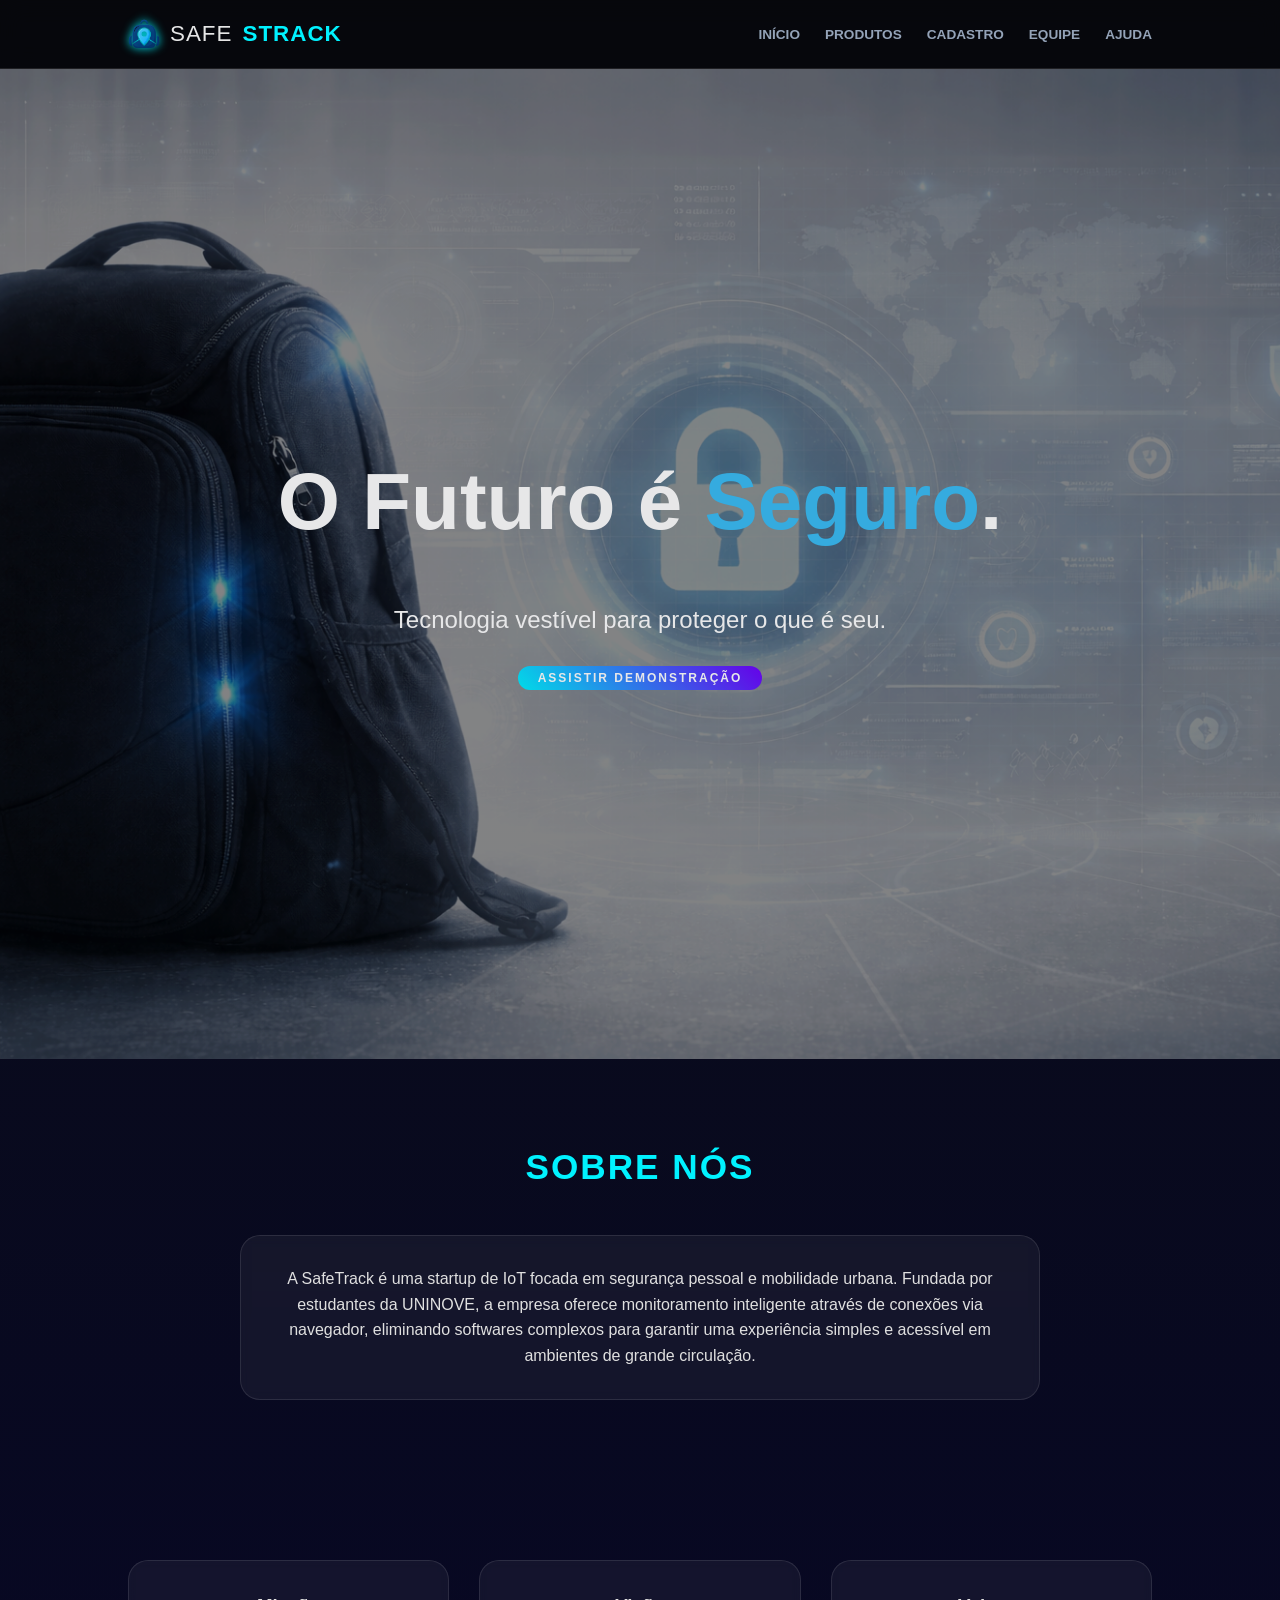
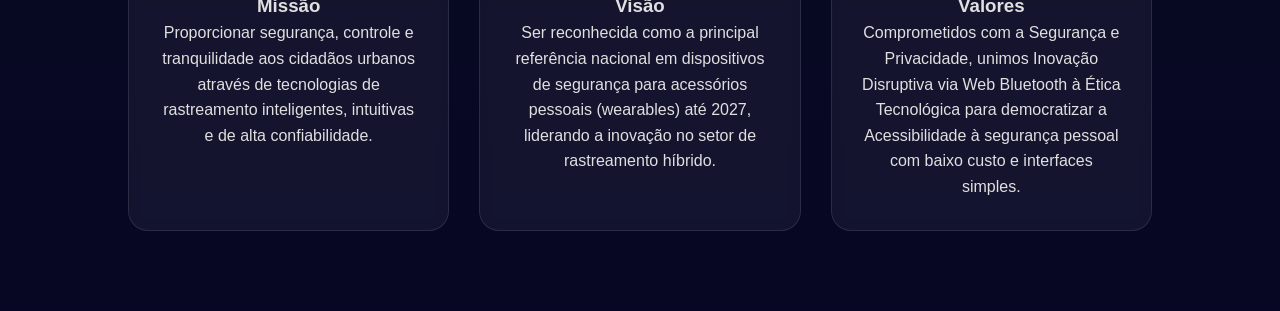
==== index.html @ 1165ff60 "nome do site" ====
<!DOCTYPE html>
<html lang="pt-br">
<head>
    <meta charset="UTF-8">
    <title>SafeBag Tech | Inovação em Segurança</title>
    <link rel="stylesheet" href="index.css">
    <link rel="stylesheet" href="style.css">
</head>
<body>
   <!-- mudei a logo pra link e coloquei a imagem certa tbm. 🌙 -->
    <nav>
        <a href="index.html" class="logo">
        <div class="logo">
            <img class="logo-icon" width="35" height="35" src="imagens/bolsa sem fundo.png">
            <span>SAFE</span>STRACK
        </div>
        </a>
        <ul>
            <li><a href="index.html">Início</a></li>
            <li><a href="produtos.html">Produtos</a></li>
            <li><a href="cadastro.html">Cadastro</a></li>
            <li><a href="equipe.html">Equipe</a></li>
            <li><a href="ajuda.html">Ajuda</a></li>
        </ul>
    </nav>


    <header class="hero-section">
        <div class="hero-content">
            <h1 class="hero-title">O Futuro é <span class="highlight">Seguro</span>.</h1>
            <p class="hero-subtitle">Tecnologia vestível para proteger o que é seu.</p>

            <div style="text-align: center; z-index: 2;">
                
                <button class="btn" onclick="toggleVideo()">ASSISTIR DEMONSTRAÇÃO</button>
            
                <div id="video-container" style="display:none; margin-top: 30px; width: 100%; max-width: 600px;">
                    <div style="background: #111; padding: 40px; border: 1px dashed #333; color: #555;">
                        VÍDEO SERÁ CARREGADO AQUI
                    </div>
                </div>
            </div>
        </div>
    </header>

    <section id="historia">
        <h2> Sobre Nós </h2>
        <div class="glass-card" style="max-width: 800px; margin: 0 auto;">
            <p> A SafeTrack é uma startup de IoT focada em segurança pessoal e mobilidade urbana. Fundada por estudantes da UNINOVE, 
                a empresa oferece monitoramento inteligente através de conexões via navegador, eliminando softwares complexos para 
                garantir uma experiência simples e acessível em ambientes de grande circulação. </p>
        </div>
    </section>

    <section id="mvv">
        <div style="display: grid; grid-template-columns: repeat(auto-fit, minmax(250px, 1fr)); gap: 30px;">
            <div class="glass-card">
                <h3>Missão</h3>
                <p>Proporcionar segurança, controle e tranquilidade aos cidadãos urbanos através de tecnologias de rastreamento inteligentes,
                   intuitivas e de alta confiabilidade.</p>
            </div>
            <div class="glass-card">
                <h3>Visão</h3>
                <p>Ser reconhecida como a principal referência nacional em dispositivos de segurança para acessórios pessoais (wearables) 
                   até 2027, liderando a inovação no setor de rastreamento híbrido.</p>
            </div>
            <div class="glass-card">
                <h3>Valores</h3>
                <p>Comprometidos com a Segurança e Privacidade, unimos Inovação Disruptiva via Web Bluetooth à Ética Tecnológica
                   para democratizar a Acessibilidade à segurança pessoal com baixo custo e interfaces simples.</p>
            </div>
        </div>
    </section>

    <script src="script.js"></script>

</body>
</html>
---- index.css ----
.hero-section {
    height: 110vh;
    max-width: 100;
    display: flex;
    align-items: center;
    justify-content: center;
    text-align: center;
    background: url(/imagens/fundo1.png) no-repeat;
    background-size: cover;
    opacity: 0.9;
    padding: 0 20px;
}


.hero-title {
    font-family: 'Montserrat', sans-serif;
    font-weight: 700;
    font-size: 5rem;
    margin-bottom: 10px;
    color: #ffffff;
}


.highlight {
    color: #3abdf5;
}

.hero-content {
    display: flex;
    flex-direction: column;
    align-items: center;
}

.hero-subtitle {
    font-family: 'Open Sans', sans-serif;
    font-size: 1.5rem;
    color: #ffffff;
    margin: 25px auto; 
    max-width: 600px;
    line-height: 1.6;
    opacity: 10;
    
}






/* BOTOES ANIMADOS */
.btn-tech {
  padding: 12px 28px; border-radius: 50px; border: 1px solid var(--neon-blue);
  background: transparent; color: var(--neon-blue); font-weight: 600;
  cursor: pointer; transition: 0.4s; position: relative; overflow: hidden;
}
.btn-tech:hover {
  background: var(--neon-blue); color: var(--bg-dark);
  box-shadow: 0 0 20px var(--neon-blue); transform: scale(1.05);
}
---- style.css ----
/* =========================================
   CONFIGURAÇÕES GLOBAIS E VARIÁVEIS
   ========================================= */
:root {
    --primary: #00f2ff;
    --secondary: #7000ff;
    --bg: #05070a;
    --card: rgba(255, 255, 255, 0.05); 
    --border: rgba(255, 255, 255, 0.1);
    --text-muted: #94a3b8;
}

* { 
    margin: 0; 
    padding: 0; 
    box-sizing: border-box; 
    font-family: 'Inter', sans-serif, system-ui; 
}



body { 
    background-image: linear-gradient(#0b0e14, rgb(7, 7, 37));
    line-height: 1.6; 
    overflow-x: hidden; 
    color: #e0e0e0;
    text-align: center;
}

/* =========================================
   NAVEGAÇÃO (STICKY + BLUR + LOGO)
   ========================================= */



nav {
    display: flex; 
    justify-content: space-between; 
    align-items: center;
    padding: 1rem 10%; 
    background: rgba(5, 7, 10, 0.85);
    backdrop-filter: blur(12px); 
    -webkit-backdrop-filter: blur(12px);
    position: sticky; 
    top: 0; 
    z-index: 1000;
    border-bottom: 1px solid var(--border);
}

/* Container da Logo */
.logo { 
    display: flex;
    align-items: center;
    gap: 12px;
    font-size: 1.4rem; 
    font-weight: 800; 
    color: var(--primary); /* "BAG" herdará essa cor */
    text-transform: uppercase; 
    letter-spacing: 1px;
    transition: 0.3s ease;
    cursor: pointer;
    text-decoration: none;
}

.logo-icon {
    width: 32px;
    height: 32px;
    filter: drop-shadow(0 0 8px var(--primary));
    transition: 0.4s cubic-bezier(0.175, 0.885, 0.32, 1.275);
}

/* Animação ao passar o mouse na logo */
.logo:hover {
    transform: scale(1.03);
}

.logo:hover .logo-icon {
    transform: rotate(-10deg);
    filter: drop-shadow(0 0 15px var(--primary));
}

.logo span { 
    color: white; 
    opacity: 0.9; 
    font-weight: 300; /* SAFE (mais fino) */
}

/* Menu de Links */
nav ul { display: flex; list-style: none; gap: 25px; }

nav ul a { 
    color: var(--text-muted); 
    text-decoration: none; 
    font-size: 0.8rem; 
    font-weight: 600;
    text-transform: uppercase;
    transition: 0.3s; 
    position: relative;
    padding: 5px 0;
}

/* Linha animada que surge embaixo do link */
nav ul a::after {
    content: '';
    position: absolute;
    width: 0;
    height: 2px;
    bottom: 0;
    left: 0;
    background-color: var(--primary);
    box-shadow: 0 0 10px var(--primary);
    transition: 0.3s ease;
}

nav ul a:hover::after {
    width: 100%;
}

nav ul a:hover { 
    color: var(--primary); 
    text-shadow: 0 0 8px rgba(0, 242, 255, 0.5); 
}

/* =========================================
   BOTÕES TÉCNICOS
   ========================================= */
.btn {
    padding: 12px 25px; 
    border-radius: 50px; 
    border: none;
    background: linear-gradient(45deg, var(--primary), var(--secondary));
    color: white; 
    font-weight: 800; 
    font-size: 0.75rem;
    text-transform: uppercase;
    letter-spacing: 1px;
    cursor: pointer; 
    transition: 0.3s;
}

.btn:hover { 
    box-shadow: 0 0 20px var(--primary); 
    transform: scale(1.05); 
}


/* =========================================
   FOOTER
   ========================================= */
footer {
    text-align: center;
    padding: 40px;
    border-top: 1px solid var(--border);
    color: var(--text-muted);
    font-size: 0.8rem;
}


/* modificação essa parte é o segundo CSS depois apagar coisas que não fazem sentido*/


.btn-acao {
    background: #00d2d3; color: #0b0e14; border: none;
    padding: 12px; width: 30%; border-radius: 100px;
    font-weight: 800; cursor: pointer;

}

/* =========================================
   NAVEGAÇÃO (CORREÇÃO DE ALINHAMENTO)
   ========================================= */
nav {
    display: flex; 
    justify-content: space-between; 
    align-items: center;
    padding: 1rem 10%; 
    background: rgba(5, 7, 10, 0.9);
    backdrop-filter: blur(12px); 
    position: sticky; 
    top: 0; 
    z-index: 1000;
    border-bottom: 1px solid var(--border);
}

.logo { 
    display: flex;
    align-items: center; /* Centraliza verticalmente ícone e texto */
    gap: 10px;
    font-size: 1.4rem; 
    font-weight: 800; 
    color: var(--primary); 
    text-transform: uppercase; 
    letter-spacing: 1px;
    cursor: pointer;
}

.logo-icon {
    display: block; /* Garante que o SVG se comporte como bloco no flex */
    filter: drop-shadow(0 0 5px var(--primary));
}

.logo span { 
    color: white; 
    font-weight: 300; 
}

nav ul { 
    display: flex; 
    list-style: none; 
    gap: 25px; 
}

nav ul a { 
    color: var(--text-muted); 
    text-decoration: none; 
    font-size: 0.85rem; 
    font-weight: 600;
    text-transform: uppercase;
    transition: 0.3s; 
    position: relative;
}

nav ul a:hover { 
    color: var(--primary); 
}

/* =========================================
   SEÇÕES E COMPONENTES
   ========================================= */
section { 
    padding: 80px 10%; 
}

h2 { 
    font-size: 2.2rem; 
    margin-bottom: 40px; 
    text-align: center; 
    color: var(--primary); 
    text-transform: uppercase;
    letter-spacing: 2px;
}

.glass-card {
    background: var(--card); 
    border: 1px solid var(--border);
    border-radius: 20px; 
    padding: 30px; 
    backdrop-filter: blur(5px);
    transition: 0.4s ease;
}

.glass-card:hover { 
    border-color: var(--primary); 
    transform: translateY(-5px); 
    box-shadow: 0 10px 30px rgba(0, 242, 255, 0.1);
}

.btn {
    padding: 5px 20px; 
    border-radius: 50px; 
    border: none;
    background: linear-gradient(45deg, var(--primary), var(--secondary));
    color: white; 
    font-weight: 800; 
    text-transform: uppercase;
    letter-spacing: 2px;
    cursor: pointer; 
    transition: 0.5s;
}

.btn:hover { 
    box-shadow: 0 0 20px rgba(0, 242, 255, 0.4); 
    transform: scale(1.05); 
}
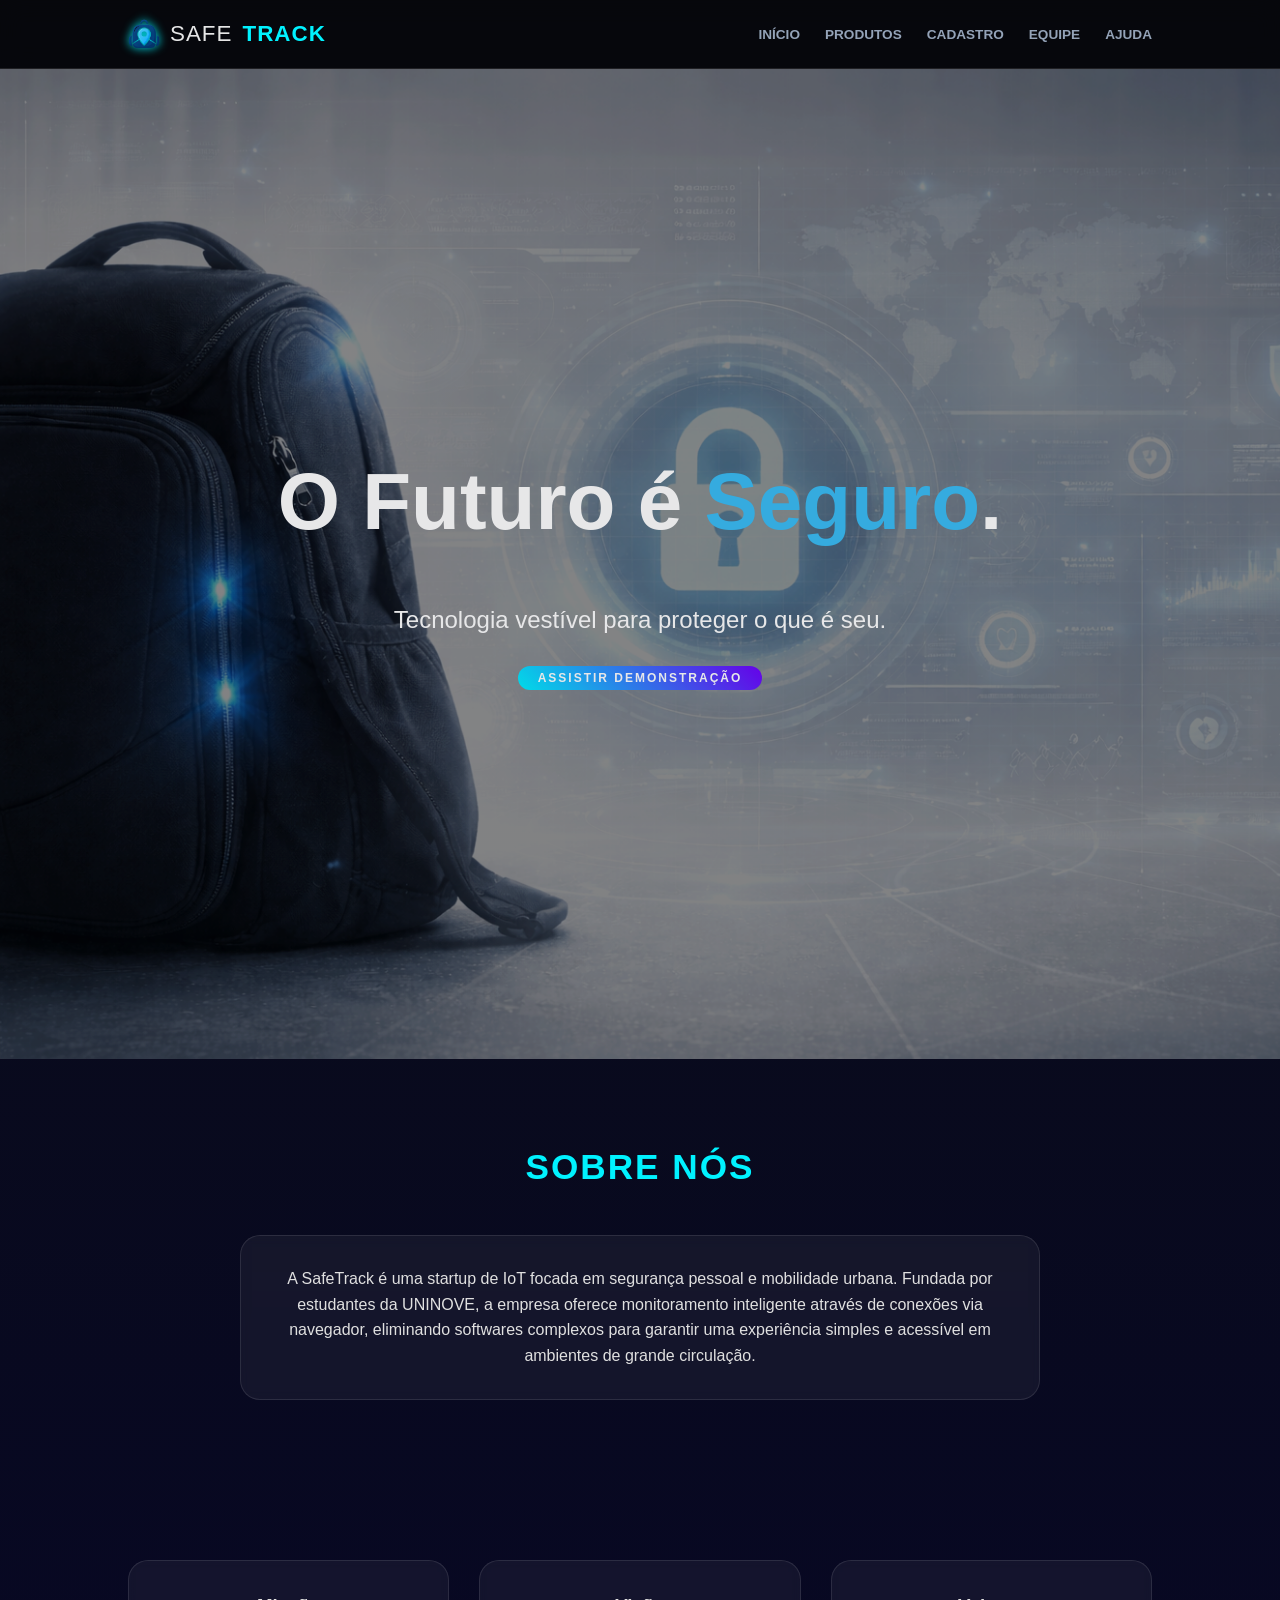
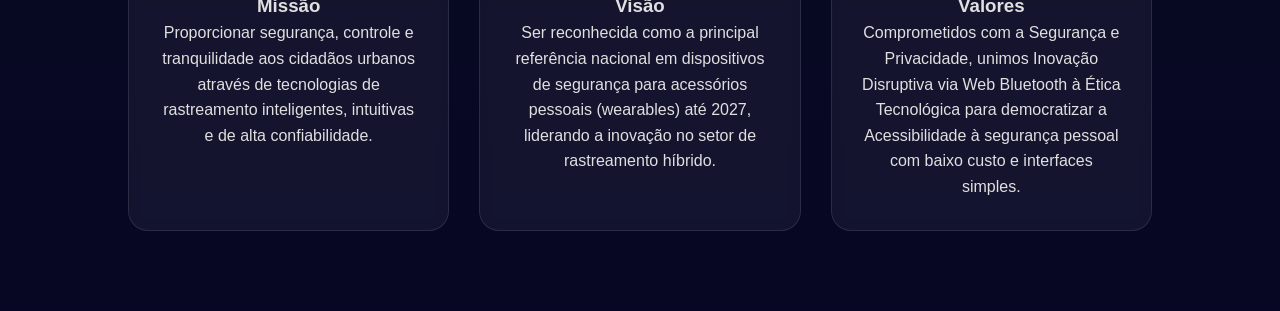
==== commit 57c57673: "nome safe track" ====
--- a/index.html
+++ b/index.html
@@ -2,7 +2,7 @@
 <html lang="pt-br">
 <head>
     <meta charset="UTF-8">
-    <title>SafeBag Tech | Inovação em Segurança</title>
+    <title>SafeTrack Tech | Inovação em Segurança</title>
     <link rel="stylesheet" href="index.css">
     <link rel="stylesheet" href="style.css">
 </head>
@@ -12,7 +12,7 @@
         <a href="index.html" class="logo">
         <div class="logo">
             <img class="logo-icon" width="35" height="35" src="imagens/bolsa sem fundo.png">
-            <span>SAFE</span>STRACK
+            <span>SAFE</span>TRACK
         </div>
         </a>
         <ul>
--- a/style.css
+++ b/style.css
@@ -54,7 +54,7 @@
     gap: 12px;
     font-size: 1.4rem; 
     font-weight: 800; 
-    color: var(--primary); /* "BAG" herdará essa cor */
+    color: var(--primary); /* "TRACK" herdará essa cor */
     text-transform: uppercase; 
     letter-spacing: 1px;
     transition: 0.3s ease;
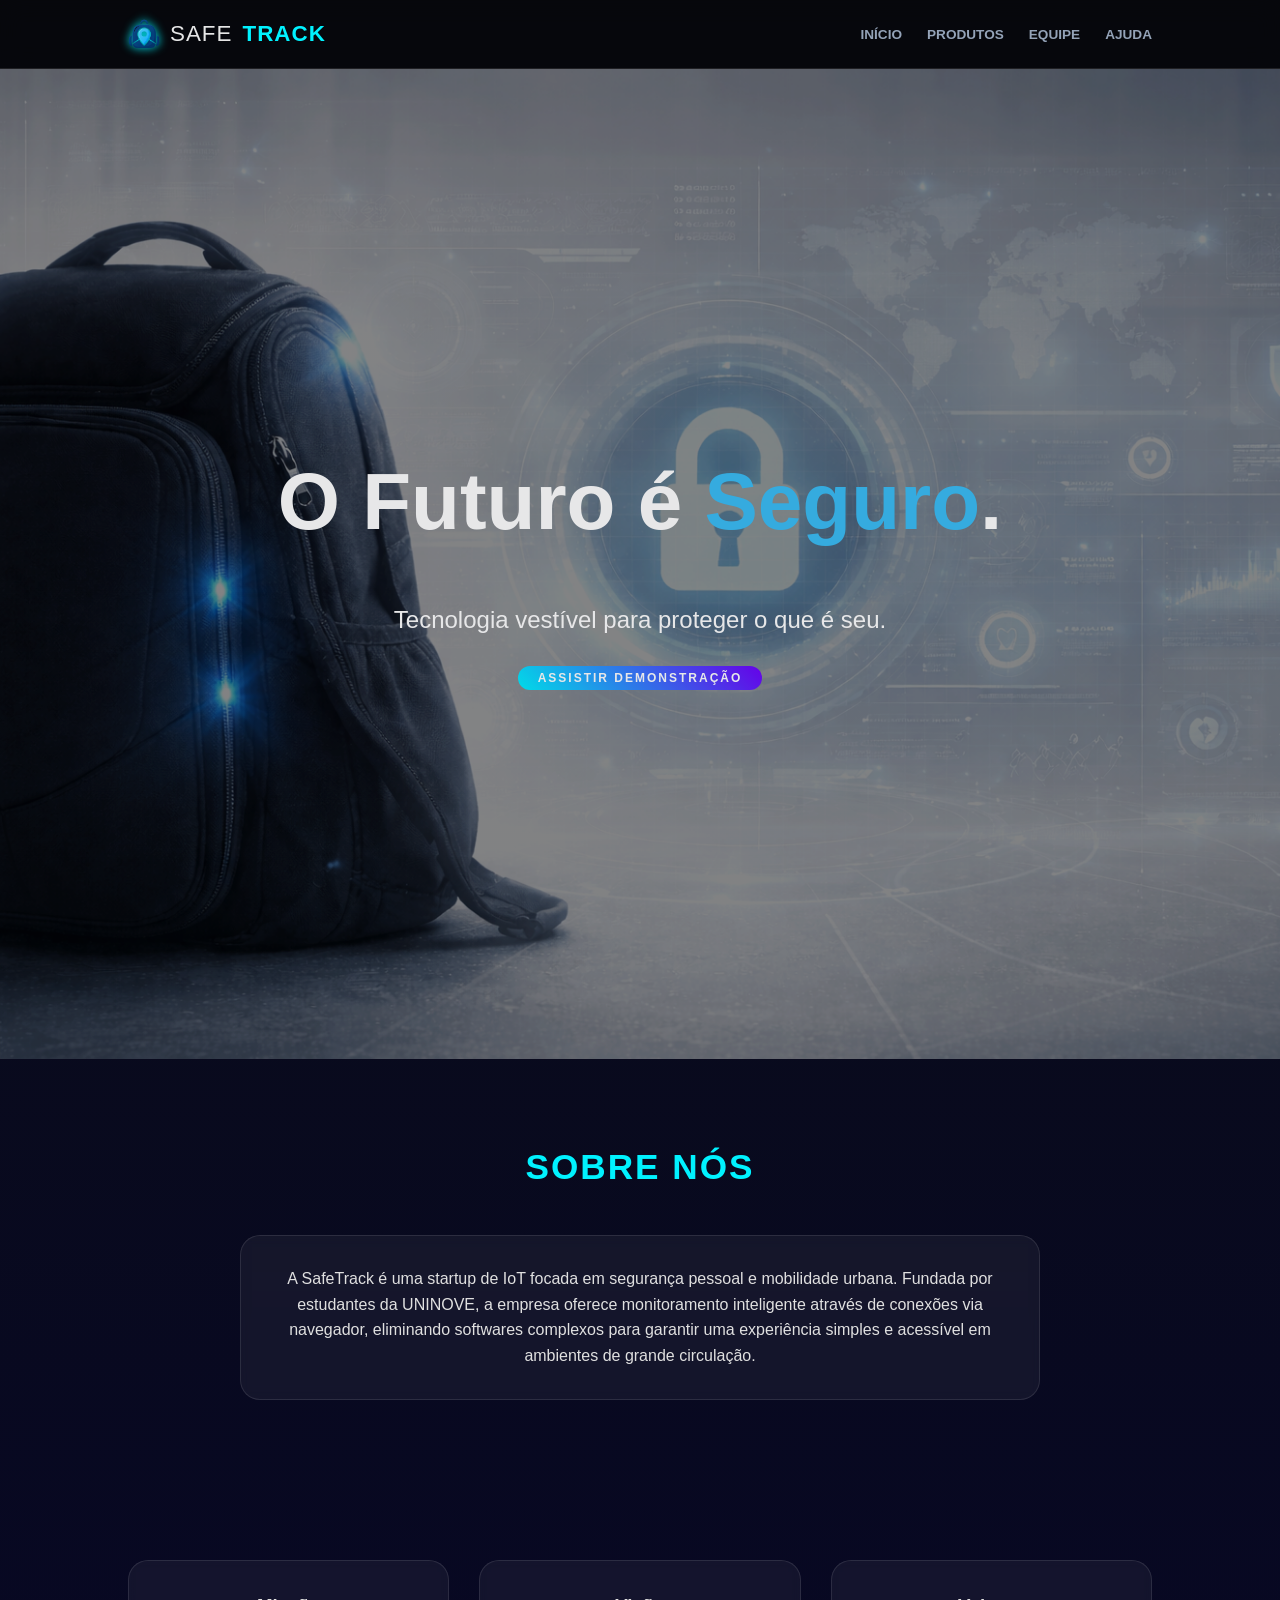
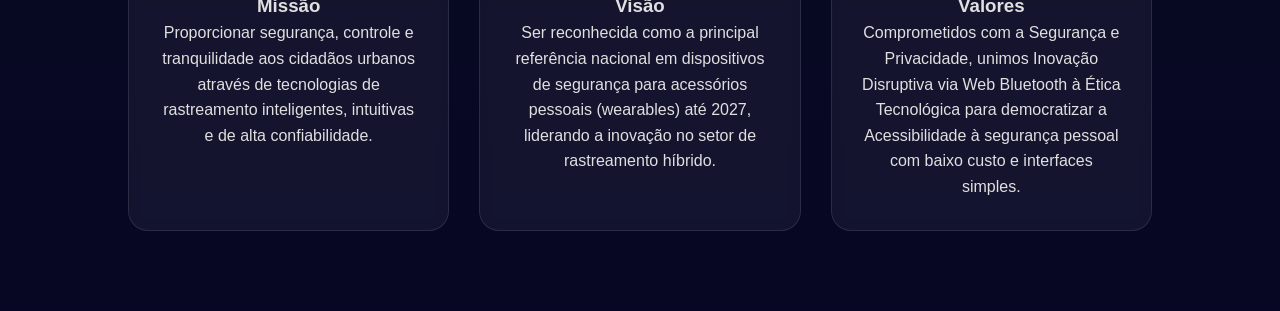
==== commit f3ac94ee: "tirando o cadastro" ====
--- a/index.html
+++ b/index.html
@@ -18,7 +18,6 @@
         <ul>
             <li><a href="index.html">Início</a></li>
             <li><a href="produtos.html">Produtos</a></li>
-            <li><a href="cadastro.html">Cadastro</a></li>
             <li><a href="equipe.html">Equipe</a></li>
             <li><a href="ajuda.html">Ajuda</a></li>
         </ul>
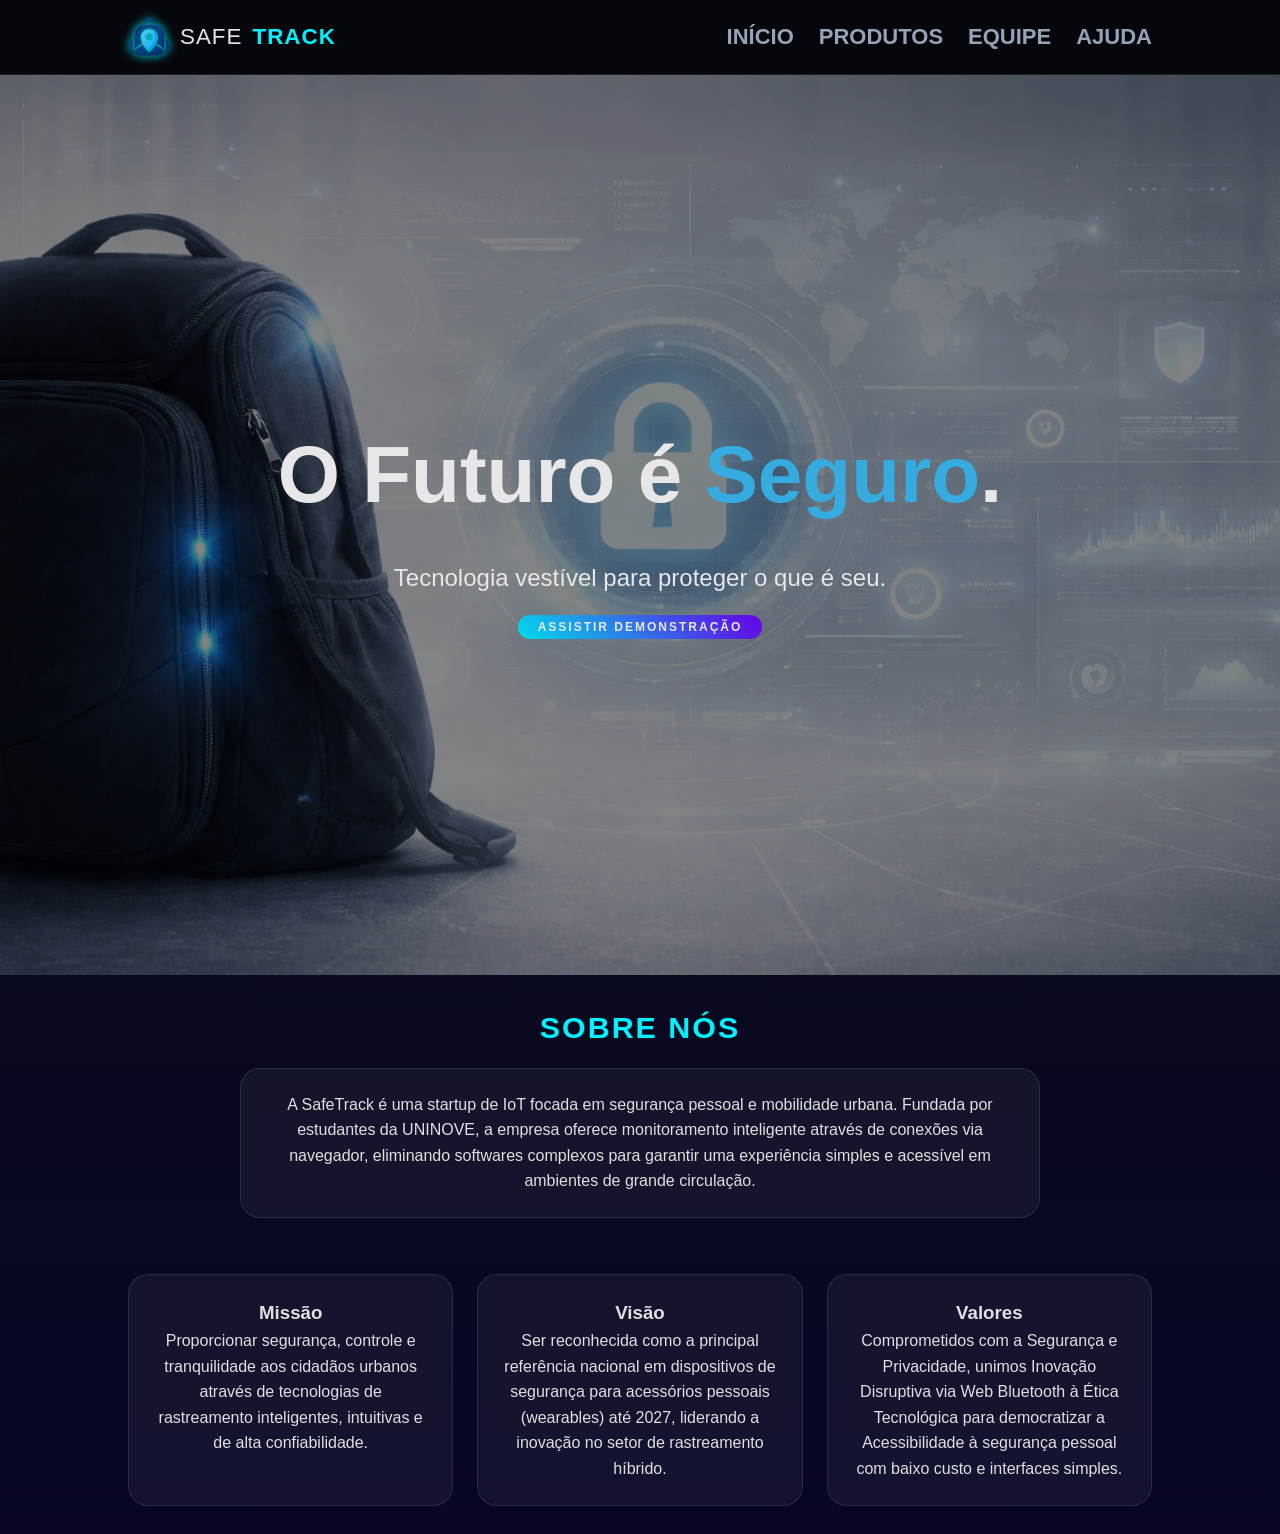
==== commit 2a22569f: "mudanças leves no tamano de algumas fontes" ====
--- a/index.html
+++ b/index.html
@@ -11,15 +11,15 @@
     <nav>
         <a href="index.html" class="logo">
         <div class="logo">
-            <img class="logo-icon" width="35" height="35" src="imagens/bolsa sem fundo.png">
+            <img class="logo-icon" src="imagens/bolsa sem fundo.png">
             <span>SAFE</span>TRACK
         </div>
         </a>
         <ul>
-            <li><a href="index.html">Início</a></li>
-            <li><a href="produtos.html">Produtos</a></li>
-            <li><a href="equipe.html">Equipe</a></li>
-            <li><a href="ajuda.html">Ajuda</a></li>
+            <li><a style="font-size: 22px;" href="index.html">Início</a></li>
+            <li><a style="font-size: 22px;" href="produtos.html">Produtos</a></li>
+            <li><a style="font-size: 22px;" href="equipe.html">Equipe</a></li>
+            <li><a style="font-size: 22px;" href="ajuda.html">Ajuda</a></li>
         </ul>
     </nav>
 
@@ -33,8 +33,8 @@
                 
                 <button class="btn" onclick="toggleVideo()">ASSISTIR DEMONSTRAÇÃO</button>
             
-                <div id="video-container" style="display:none; margin-top: 30px; width: 100%; max-width: 600px;">
-                    <div style="background: #111; padding: 40px; border: 1px dashed #333; color: #555;">
+                <div id="video-container" style="display:none; margin-top: 18px; width: 100%; max-width: 600px;">
+                    <div style="background: #111; padding: 25px; border: 1px dashed #333; color: #555;">
                         VÍDEO SERÁ CARREGADO AQUI
                     </div>
                 </div>
@@ -52,7 +52,7 @@
     </section>
 
     <section id="mvv">
-        <div style="display: grid; grid-template-columns: repeat(auto-fit, minmax(250px, 1fr)); gap: 30px;">
+        <div style="display: grid; grid-template-columns: repeat(auto-fit, minmax(250px, 1fr)); gap: 24px;">
             <div class="glass-card">
                 <h3>Missão</h3>
                 <p>Proporcionar segurança, controle e tranquilidade aos cidadãos urbanos através de tecnologias de rastreamento inteligentes,
--- a/index.css
+++ b/index.css
@@ -1,5 +1,5 @@
 .hero-section {
-    height: 110vh;
+    height: 100vh;
     max-width: 100;
     display: flex;
     align-items: center;
@@ -16,7 +16,7 @@
     font-family: 'Montserrat', sans-serif;
     font-weight: 700;
     font-size: 5rem;
-    margin-bottom: 10px;
+    margin-bottom: 5px;
     color: #ffffff;
 }
 
@@ -35,11 +35,15 @@
     font-family: 'Open Sans', sans-serif;
     font-size: 1.5rem;
     color: #ffffff;
-    margin: 25px auto; 
+    margin: 15px auto; 
     max-width: 600px;
     line-height: 1.6;
     opacity: 10;
     
+}
+.logo-icon {
+    width: 500px;
+    height: 60px;
 }
 
 
--- a/style.css
+++ b/style.css
@@ -37,7 +37,7 @@
     display: flex; 
     justify-content: space-between; 
     align-items: center;
-    padding: 1rem 10%; 
+    padding: 1.7rem 10%; 
     background: rgba(5, 7, 10, 0.85);
     backdrop-filter: blur(12px); 
     -webkit-backdrop-filter: blur(12px);
@@ -51,8 +51,8 @@
 .logo { 
     display: flex;
     align-items: center;
-    gap: 12px;
-    font-size: 1.4rem; 
+    gap: 14px;
+    font-size: 1.6rem; 
     font-weight: 800; 
     color: var(--primary); /* "TRACK" herdará essa cor */
     text-transform: uppercase; 
@@ -63,9 +63,9 @@
 }
 
 .logo-icon {
-    width: 32px;
-    height: 32px;
-    filter: drop-shadow(0 0 8px var(--primary));
+    width: 42px;
+    height: 42px;
+    filter: drop-shadow(0 0 1px var(--primary));
     transition: 0.4s cubic-bezier(0.175, 0.885, 0.32, 1.275);
 }
 
@@ -76,7 +76,7 @@
 
 .logo:hover .logo-icon {
     transform: rotate(-10deg);
-    filter: drop-shadow(0 0 15px var(--primary));
+    filter: drop-shadow(0 0 2px var(--primary));
 }
 
 .logo span { 
@@ -86,17 +86,17 @@
 }
 
 /* Menu de Links */
-nav ul { display: flex; list-style: none; gap: 25px; }
+nav ul { display: flex; list-style: none; gap: 40px; }
 
 nav ul a { 
     color: var(--text-muted); 
     text-decoration: none; 
-    font-size: 0.8rem; 
+    font-size: 1.38rem; 
     font-weight: 600;
     text-transform: uppercase;
     transition: 0.3s; 
     position: relative;
-    padding: 5px 0;
+    padding: 8px 0;
 }
 
 /* Linha animada que surge embaixo do link */
@@ -228,12 +228,12 @@
    SEÇÕES E COMPONENTES
    ========================================= */
 section { 
-    padding: 80px 10%; 
+    padding: 28px 10%; 
 }
 
 h2 { 
-    font-size: 2.2rem; 
-    margin-bottom: 40px; 
+    font-size: 1.9rem; 
+    margin-bottom: 16px; 
     text-align: center; 
     color: var(--primary); 
     text-transform: uppercase;
@@ -244,7 +244,7 @@
     background: var(--card); 
     border: 1px solid var(--border);
     border-radius: 20px; 
-    padding: 30px; 
+    padding: 23px; 
     backdrop-filter: blur(5px);
     transition: 0.4s ease;
 }
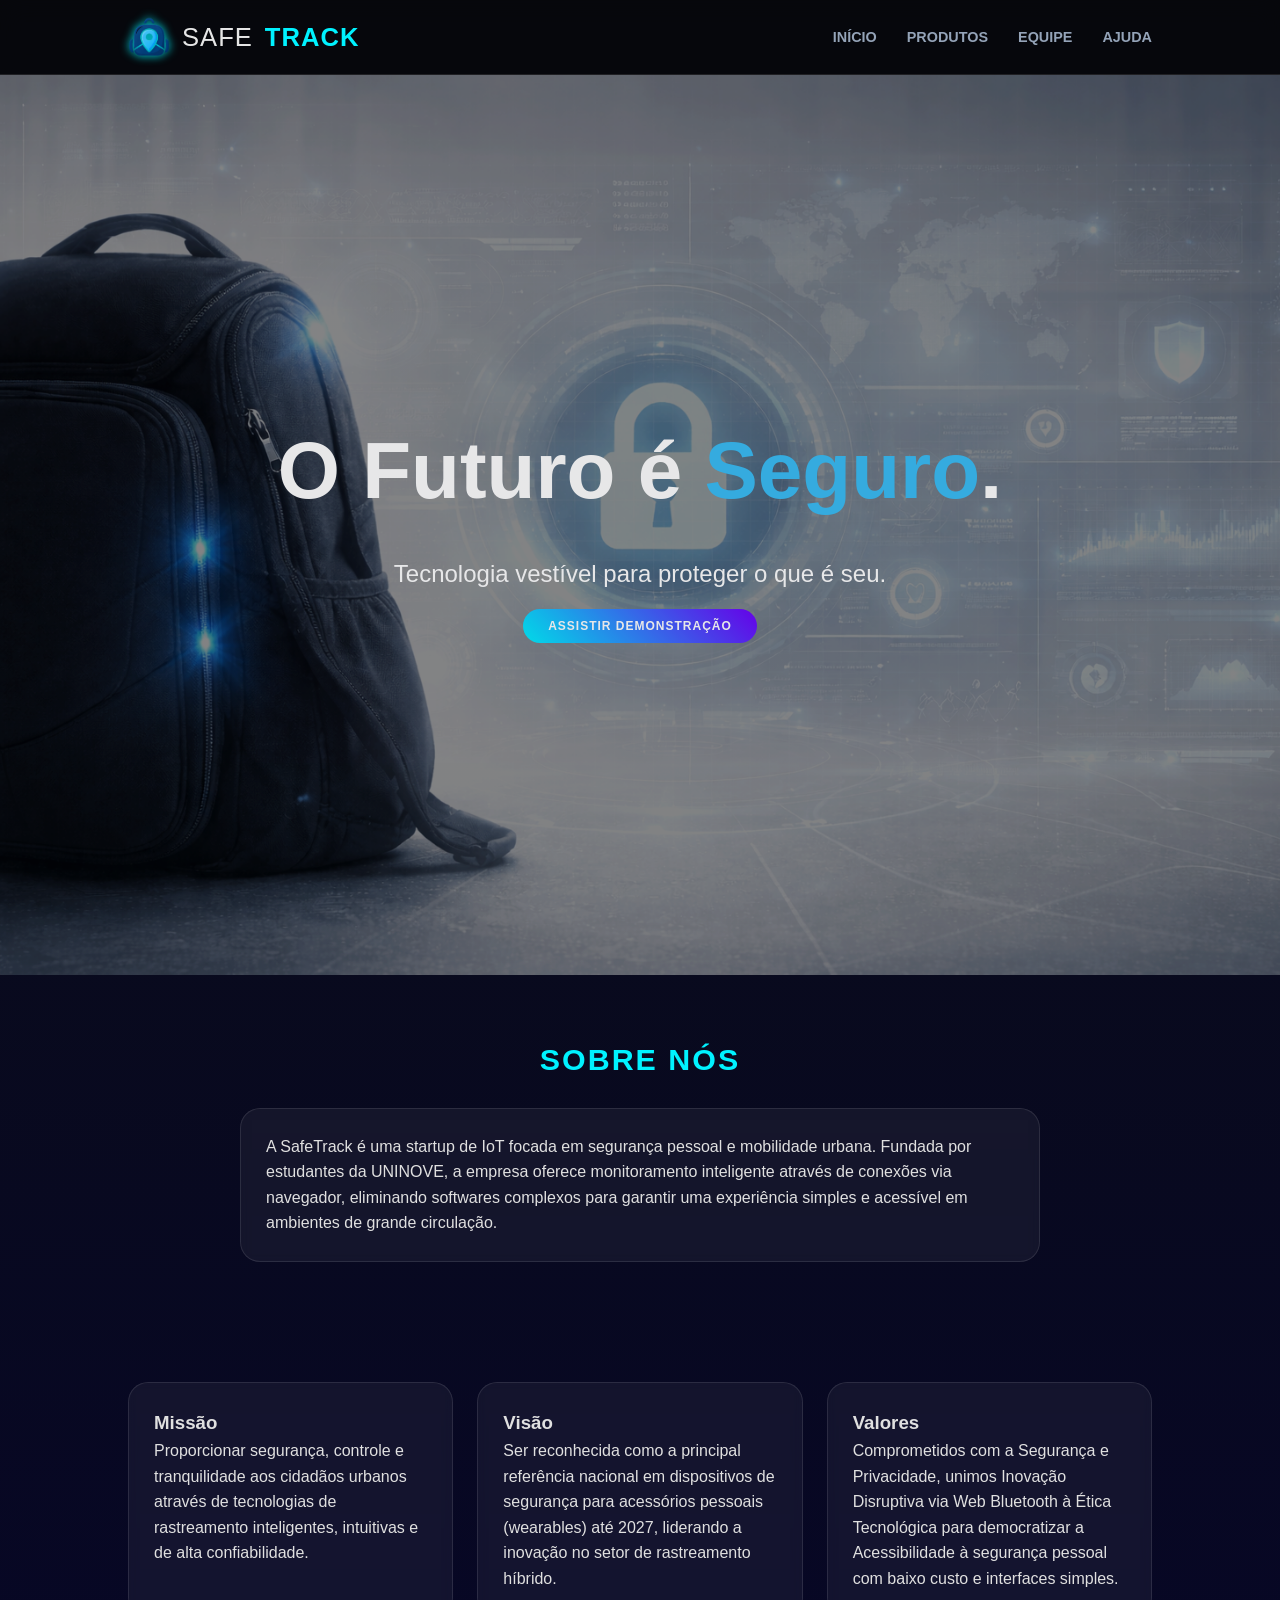
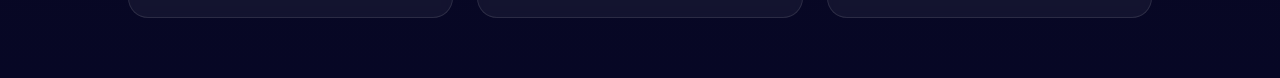
==== commit d33c7cf6: "footer,css, logo" ====
--- a/index.html
+++ b/index.html
@@ -10,16 +10,14 @@
    <!-- mudei a logo pra link e coloquei a imagem certa tbm. 🌙 -->
     <nav>
         <a href="index.html" class="logo">
-        <div class="logo">
-            <img class="logo-icon" src="imagens/bolsa sem fundo.png">
+            <img class="logo-icon" src="imagens/bolsa sem fundo.png" width="42" height="42" alt="Logo SafeTrack">
             <span>SAFE</span>TRACK
-        </div>
         </a>
         <ul>
-            <li><a style="font-size: 22px;" href="index.html">Início</a></li>
-            <li><a style="font-size: 22px;" href="produtos.html">Produtos</a></li>
-            <li><a style="font-size: 22px;" href="equipe.html">Equipe</a></li>
-            <li><a style="font-size: 22px;" href="ajuda.html">Ajuda</a></li>
+            <li><a href="index.html">Início</a></li>
+            <li><a href="produtos.html">Produtos</a></li>
+            <li><a href="equipe.html">Equipe</a></li>
+            <li><a href="ajuda.html">Ajuda</a></li>
         </ul>
     </nav>
 
--- a/index.css
+++ b/index.css
@@ -42,8 +42,10 @@
     
 }
 .logo-icon {
-    width: 500px;
-    height: 60px;
+    width: 42px !important;
+    height: 42px !important;
+    object-fit: contain;
+    display: block;
 }
 
 
--- a/style.css
+++ b/style.css
@@ -17,81 +17,80 @@
     font-family: 'Inter', sans-serif, system-ui; 
 }
 
-
-
 body { 
     background-image: linear-gradient(#0b0e14, rgb(7, 7, 37));
     line-height: 1.6; 
     overflow-x: hidden; 
     color: #e0e0e0;
-    text-align: center;
+    min-height: 100vh;
 }
 
 /* =========================================
-   NAVEGAÇÃO (STICKY + BLUR + LOGO)
+   NAVEGAÇÃO (LOGO À ESQUERDA)
    ========================================= */
-
-
-
 nav {
-    display: flex; 
-    justify-content: space-between; 
+    display: flex;
+    justify-content: space-between; /* Logo na esquerda, Menu na direita */
     align-items: center;
-    padding: 1.7rem 10%; 
-    background: rgba(5, 7, 10, 0.85);
-    backdrop-filter: blur(12px); 
+    padding: 1rem 10%;
+    background: rgba(5, 7, 10, 0.9);
+    backdrop-filter: blur(12px);
     -webkit-backdrop-filter: blur(12px);
-    position: sticky; 
-    top: 0; 
+    position: sticky;
+    top: 0;
     z-index: 1000;
     border-bottom: 1px solid var(--border);
 }
 
-/* Container da Logo */
-.logo { 
+.logo {
     display: flex;
     align-items: center;
-    gap: 14px;
-    font-size: 1.6rem; 
-    font-weight: 800; 
-    color: var(--primary); /* "TRACK" herdará essa cor */
-    text-transform: uppercase; 
+    gap: 12px;
+    font-size: 1.6rem;
+    font-weight: 800;
+    color: var(--primary);
+    text-transform: uppercase;
     letter-spacing: 1px;
     transition: 0.3s ease;
     cursor: pointer;
     text-decoration: none;
+    /* Removido margin auto para não centralizar */
 }
 
 .logo-icon {
     width: 42px;
     height: 42px;
-    filter: drop-shadow(0 0 1px var(--primary));
+    filter: drop-shadow(0 0 5px var(--primary));
     transition: 0.4s cubic-bezier(0.175, 0.885, 0.32, 1.275);
+    object-fit: contain;
 }
 
-/* Animação ao passar o mouse na logo */
 .logo:hover {
     transform: scale(1.03);
 }
 
 .logo:hover .logo-icon {
     transform: rotate(-10deg);
-    filter: drop-shadow(0 0 2px var(--primary));
 }
 
 .logo span { 
     color: white; 
     opacity: 0.9; 
-    font-weight: 300; /* SAFE (mais fino) */
+    font-weight: 300; 
 }
 
 /* Menu de Links */
-nav ul { display: flex; list-style: none; gap: 40px; }
+nav ul { 
+    display: flex; 
+    list-style: none; 
+    gap: 30px; 
+    align-items: center;
+}
 
 nav ul a { 
     color: var(--text-muted); 
     text-decoration: none; 
-    font-size: 1.38rem; 
+    font-size: 0.9rem; 
     font-weight: 600;
     text-transform: uppercase;
     transition: 0.3s; 
@@ -99,7 +98,6 @@
     padding: 8px 0;
 }
 
-/* Linha animada que surge embaixo do link */
 nav ul a::after {
     content: '';
     position: absolute;
@@ -118,14 +116,13 @@
 
 nav ul a:hover { 
     color: var(--primary); 
-    text-shadow: 0 0 8px rgba(0, 242, 255, 0.5); 
 }
 
 /* =========================================
-   BOTÕES TÉCNICOS
+   BOTÕES E COMPONENTES
    ========================================= */
 .btn {
-    padding: 12px 25px; 
+    padding: 10px 25px; 
     border-radius: 50px; 
     border: none;
     background: linear-gradient(45deg, var(--primary), var(--secondary));
@@ -139,10 +136,51 @@
 }
 
 .btn:hover { 
-    box-shadow: 0 0 20px var(--primary); 
+    box-shadow: 0 0 20px rgba(0, 242, 255, 0.5); 
     transform: scale(1.05); 
 }
 
+.btn-acao {
+    background: #00d2d3; 
+    color: #0b0e14; 
+    border: none;
+    padding: 12px; 
+    width: 30%; 
+    border-radius: 100px;
+    font-weight: 800; 
+    cursor: pointer;
+}
+
+/* =========================================
+   SEÇÕES E CARDS
+   ========================================= */
+section { 
+    padding: 60px 10%; 
+}
+
+h2 { 
+    font-size: 1.9rem; 
+    margin-bottom: 24px; 
+    text-align: center; 
+    color: var(--primary); 
+    text-transform: uppercase;
+    letter-spacing: 2px;
+}
+
+.glass-card {
+    background: var(--card); 
+    border: 1px solid var(--border);
+    border-radius: 20px; 
+    padding: 25px; 
+    backdrop-filter: blur(5px);
+    transition: 0.4s ease;
+}
+
+.glass-card:hover { 
+    border-color: var(--primary); 
+    transform: translateY(-5px); 
+    box-shadow: 0 10px 30px rgba(0, 242, 255, 0.1);
+}
 
 /* =========================================
    FOOTER
@@ -154,122 +192,3 @@
     color: var(--text-muted);
     font-size: 0.8rem;
 }
-
-
-/* modificação essa parte é o segundo CSS depois apagar coisas que não fazem sentido*/
-
-
-.btn-acao {
-    background: #00d2d3; color: #0b0e14; border: none;
-    padding: 12px; width: 30%; border-radius: 100px;
-    font-weight: 800; cursor: pointer;
-
-}
-
-/* =========================================
-   NAVEGAÇÃO (CORREÇÃO DE ALINHAMENTO)
-   ========================================= */
-nav {
-    display: flex; 
-    justify-content: space-between; 
-    align-items: center;
-    padding: 1rem 10%; 
-    background: rgba(5, 7, 10, 0.9);
-    backdrop-filter: blur(12px); 
-    position: sticky; 
-    top: 0; 
-    z-index: 1000;
-    border-bottom: 1px solid var(--border);
-}
-
-.logo { 
-    display: flex;
-    align-items: center; /* Centraliza verticalmente ícone e texto */
-    gap: 10px;
-    font-size: 1.4rem; 
-    font-weight: 800; 
-    color: var(--primary); 
-    text-transform: uppercase; 
-    letter-spacing: 1px;
-    cursor: pointer;
-}
-
-.logo-icon {
-    display: block; /* Garante que o SVG se comporte como bloco no flex */
-    filter: drop-shadow(0 0 5px var(--primary));
-}
-
-.logo span { 
-    color: white; 
-    font-weight: 300; 
-}
-
-nav ul { 
-    display: flex; 
-    list-style: none; 
-    gap: 25px; 
-}
-
-nav ul a { 
-    color: var(--text-muted); 
-    text-decoration: none; 
-    font-size: 0.85rem; 
-    font-weight: 600;
-    text-transform: uppercase;
-    transition: 0.3s; 
-    position: relative;
-}
-
-nav ul a:hover { 
-    color: var(--primary); 
-}
-
-/* =========================================
-   SEÇÕES E COMPONENTES
-   ========================================= */
-section { 
-    padding: 28px 10%; 
-}
-
-h2 { 
-    font-size: 1.9rem; 
-    margin-bottom: 16px; 
-    text-align: center; 
-    color: var(--primary); 
-    text-transform: uppercase;
-    letter-spacing: 2px;
-}
-
-.glass-card {
-    background: var(--card); 
-    border: 1px solid var(--border);
-    border-radius: 20px; 
-    padding: 23px; 
-    backdrop-filter: blur(5px);
-    transition: 0.4s ease;
-}
-
-.glass-card:hover { 
-    border-color: var(--primary); 
-    transform: translateY(-5px); 
-    box-shadow: 0 10px 30px rgba(0, 242, 255, 0.1);
-}
-
-.btn {
-    padding: 5px 20px; 
-    border-radius: 50px; 
-    border: none;
-    background: linear-gradient(45deg, var(--primary), var(--secondary));
-    color: white; 
-    font-weight: 800; 
-    text-transform: uppercase;
-    letter-spacing: 2px;
-    cursor: pointer; 
-    transition: 0.5s;
-}
-
-.btn:hover { 
-    box-shadow: 0 0 20px rgba(0, 242, 255, 0.4); 
-    transform: scale(1.05); 
-}
-
